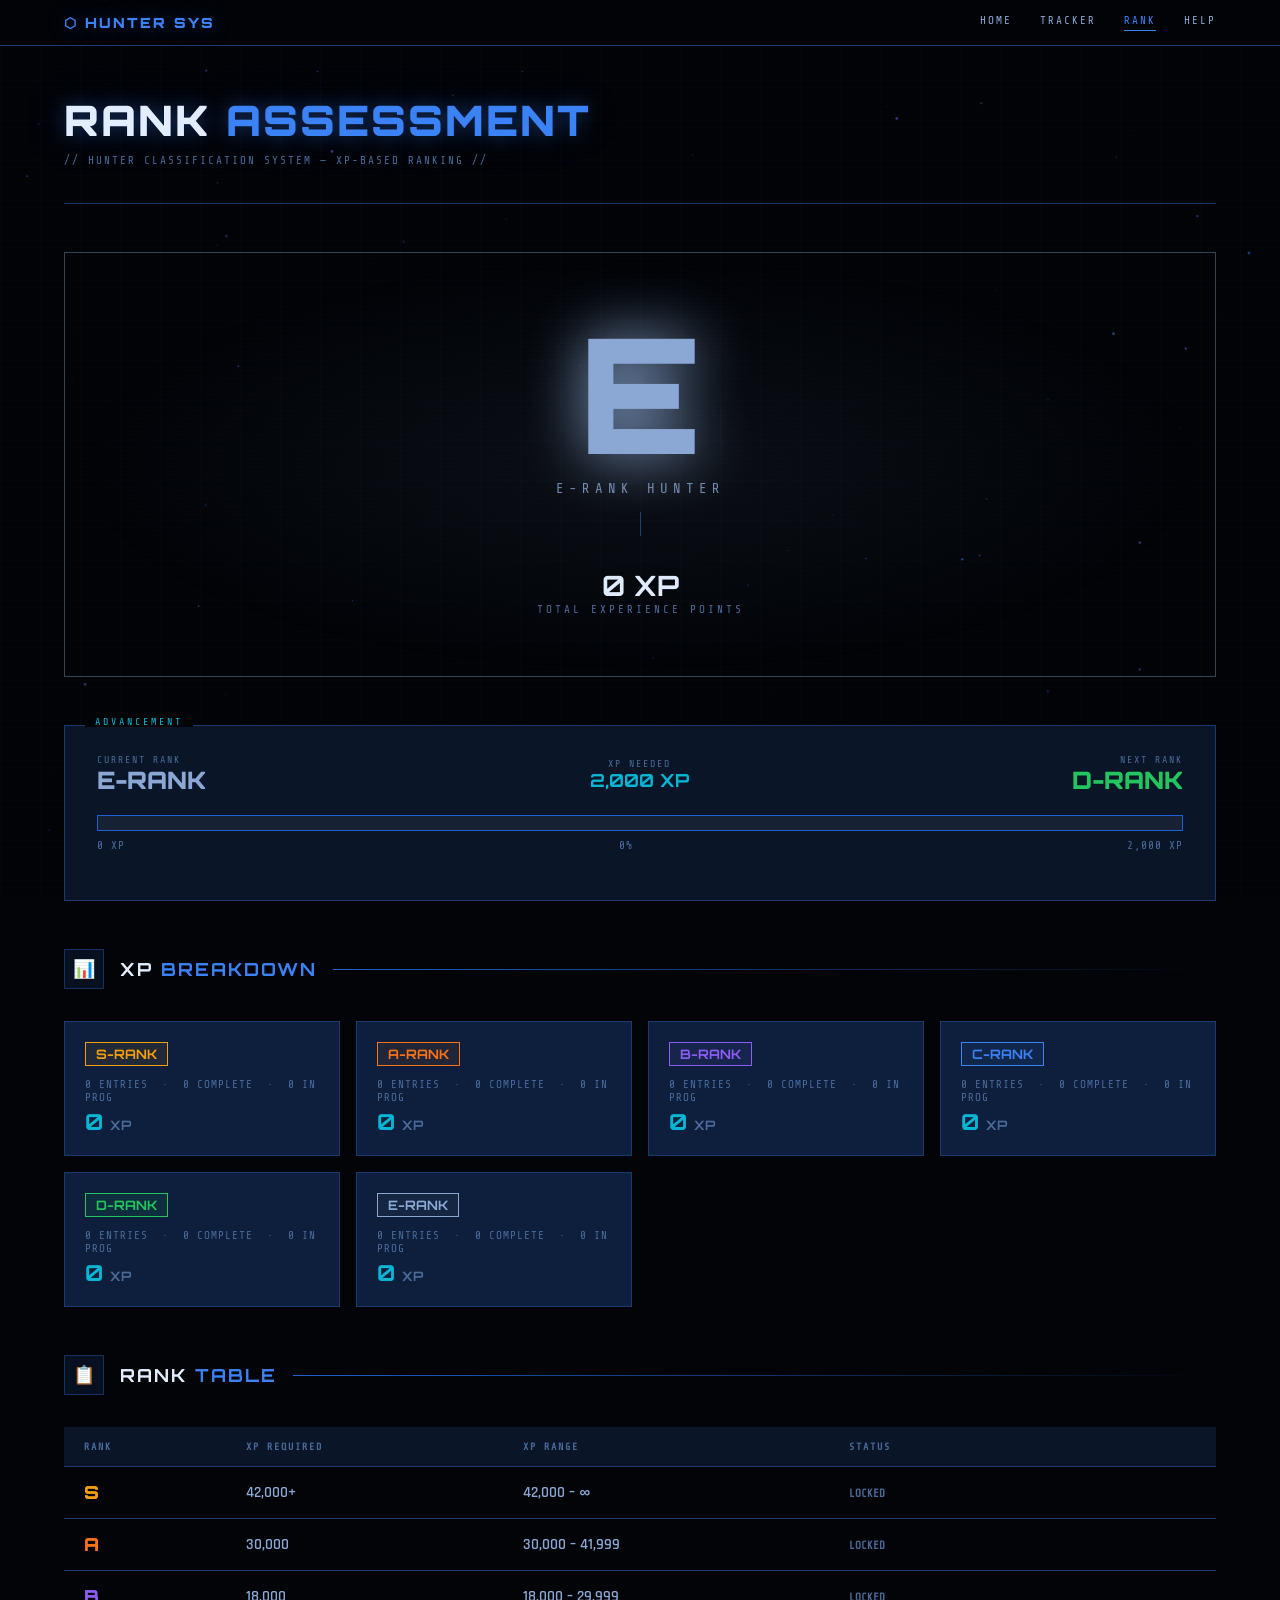
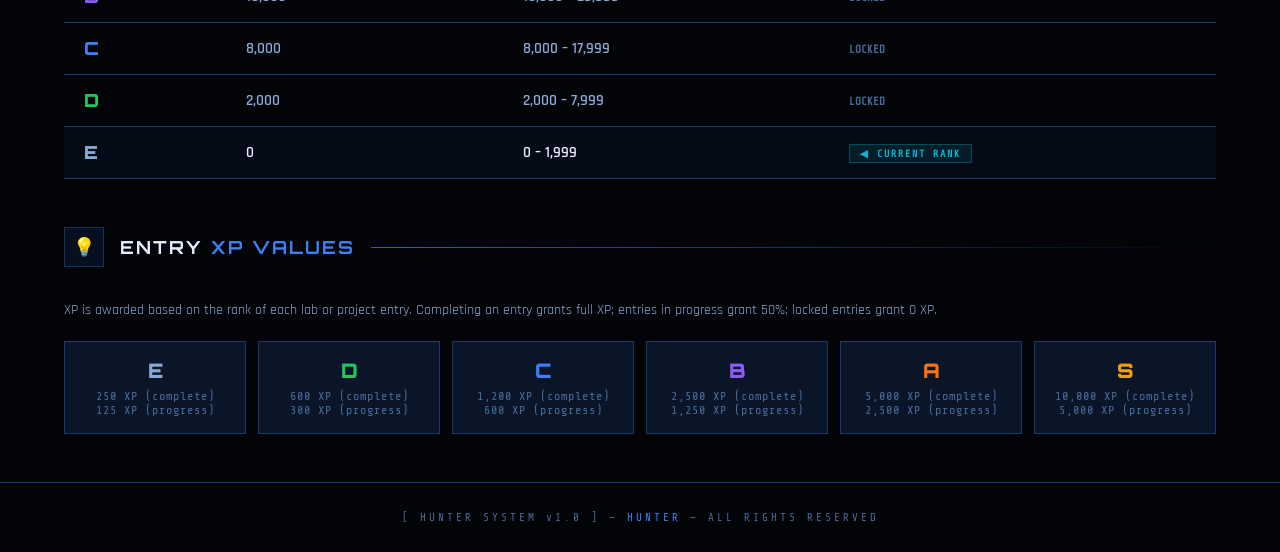
==== rank.html @ 8d8c82bb "Add files via upload" ====
<!DOCTYPE html>
<html lang="en">
<head>
  <meta charset="UTF-8" />
  <meta name="viewport" content="width=device-width, initial-scale=1.0" />
  <title>Hunter's System | Rank</title>
  <link rel="stylesheet" href="styles.css" />
  <style>
    .page-header { padding: 48px 0 36px; border-bottom: 1px solid var(--border-dim); margin-bottom: 48px; }
    .page-title { font-family:'Orbitron',sans-serif; font-size:clamp(24px,4vw,42px); font-weight:900; letter-spacing:2px; color:var(--text-primary); text-shadow:var(--glow-blue); }
    .page-title span { color:var(--accent-blue); }
    .page-sub { font-family:'Share Tech Mono',monospace; font-size:11px; letter-spacing:2px; color:var(--text-dim); margin-top:8px; }

    /* ── BIG RANK DISPLAY ── */
    .rank-display {
      display: flex; flex-direction: column; align-items: center; justify-content: center;
      padding: 60px 40px; border: 1px solid; margin-bottom: 48px; position: relative;
      overflow: hidden; text-align: center;
    }
    .rank-display::before {
      content: ''; position: absolute; inset: 0;
      background: radial-gradient(ellipse at center, var(--rank-color-alpha, rgba(59,130,246,0.06)) 0%, transparent 70%);
      pointer-events: none;
    }
    .rank-huge {
      font-family:'Orbitron',sans-serif; font-size: clamp(80px,18vw,160px); font-weight:900;
      line-height:1; color: var(--rank-color, var(--accent-blue));
      filter: drop-shadow(0 0 30px var(--rank-color, var(--accent-blue)));
      animation: rankGlow 3s ease-in-out infinite;
    }
    @keyframes rankGlow {
      0%,100%{ filter:drop-shadow(0 0 30px var(--rank-color,var(--accent-blue))); }
      50%    { filter:drop-shadow(0 0 60px var(--rank-color,var(--accent-blue))); }
    }
    .rank-name {
      font-family:'Share Tech Mono',monospace; font-size:14px; letter-spacing:5px;
      color: var(--rank-color, var(--accent-blue)); margin-top:8px; opacity:.8;
    }
    .rank-xp-total {
      font-family:'Orbitron',sans-serif; font-size:28px; font-weight:700;
      color:var(--text-primary); margin-top:16px;
    }
    .rank-xp-label {
      font-family:'Share Tech Mono',monospace; font-size:11px; letter-spacing:3px;
      color:var(--text-dim);
    }

    /* ── PROGRESS TO NEXT RANK ── */
    .next-rank-panel {
      background:var(--bg-panel); border:1px solid var(--border-dim);
      padding:28px 32px; margin-bottom:48px; position:relative;
    }
    .next-rank-panel::before {
      content:'ADVANCEMENT'; position:absolute; top:-10px; left:20px;
      font-family:'Share Tech Mono',monospace; font-size:10px; letter-spacing:3px;
      color:var(--accent-cyan); background:var(--bg-void); padding:0 10px;
    }
    .next-rank-bar { margin: 20px 0; }
    .next-rank-bar .xp-track { height:16px; border-color:var(--border-glow); }
    .next-rank-bar .xp-fill  { height:100%; transition:width 1.8s cubic-bezier(.4,0,.2,1); }
    .next-rank-bar .xp-fill::after { display:none; }
    .next-rank-labels {
      display:flex; justify-content:space-between; align-items:center;
      font-family:'Share Tech Mono',monospace; font-size:11px;
      color:var(--text-dim); margin-top:8px; letter-spacing:1px;
    }

    /* ── RANK TABLE ── */
    .rank-table { width:100%; border-collapse:collapse; margin-bottom:48px; }
    .rank-table th, .rank-table td {
      padding:14px 20px; text-align:left;
      border-bottom:1px solid var(--border-dim);
    }
    .rank-table th {
      font-family:'Share Tech Mono',monospace; font-size:10px; letter-spacing:2px;
      color:var(--text-dim); background:var(--bg-panel); text-transform:uppercase;
    }
    .rank-table td { font-size:15px; font-weight:600; color:var(--text-secondary); }
    .rank-table tr.current-rank { background:rgba(59,130,246,0.06); }
    .rank-table tr.current-rank td { color:var(--text-primary); }
    .rank-table tr:hover td { color:var(--text-primary); background:rgba(255,255,255,0.02); }
    .rank-table .rank-cell {
      font-family:'Orbitron',sans-serif; font-size:18px; font-weight:900;
    }
    .current-marker {
      font-family:'Share Tech Mono',monospace; font-size:10px; letter-spacing:2px;
      color:var(--accent-cyan); background:rgba(6,182,212,0.1);
      border:1px solid rgba(6,182,212,0.3); padding:3px 10px;
    }

    /* ── XP BREAKDOWN ── */
    .breakdown-grid { display:grid; grid-template-columns:repeat(auto-fill,minmax(220px,1fr)); gap:16px; margin-bottom:48px; }
    .breakdown-card {
      background:var(--bg-card); border:1px solid var(--border-dim);
      padding:20px; position:relative; transition:border-color .3s;
    }
    .breakdown-card:hover { border-color:var(--border-glow); }
    .breakdown-rank {
      font-family:'Orbitron',sans-serif; font-size:13px; font-weight:700;
      padding:3px 10px; border:1px solid; display:inline-block; margin-bottom:12px;
    }
    .breakdown-count { font-family:'Share Tech Mono',monospace; font-size:11px; color:var(--text-dim); letter-spacing:1px; margin-bottom:4px; }
    .breakdown-xp { font-family:'Orbitron',sans-serif; font-size:22px; font-weight:700; color:var(--accent-cyan); }

    /* ── XP VALUE REFERENCE ── */
    .xp-ref-grid { display:grid; grid-template-columns:repeat(auto-fill,minmax(160px,1fr)); gap:12px; margin-bottom:48px; }
    .xp-ref-card {
      background:var(--bg-panel); border:1px solid var(--border-dim);
      padding:16px; text-align:center;
    }
    .xp-ref-rank { font-family:'Orbitron',sans-serif; font-size:20px; font-weight:900; margin-bottom:6px; }
    .xp-ref-val  { font-family:'Share Tech Mono',monospace; font-size:12px; letter-spacing:1px; color:var(--text-dim); }
  </style>
</head>
<body>
<canvas id="particles"></canvas>

<nav>
  <div class="container nav-inner">
    <a href="index.html" class="nav-logo">⬡ HUNTER SYS</a>
    <div class="nav-links">
      <a href="index.html">HOME</a>
      <a href="tracker.html">TRACKER</a>
      <a href="rank.html" class="active">RANK</a>
      <a href="troubleshooting.html">HELP</a>
    </div>
  </div>
</nav>

<div class="container">
  <div class="page-header">
    <h1 class="page-title">RANK <span>ASSESSMENT</span></h1>
    <p class="page-sub">// HUNTER CLASSIFICATION SYSTEM — XP-BASED RANKING //</p>
  </div>

  <!-- BIG RANK DISPLAY -->
  <div class="rank-display" id="rankDisplay">
    <div class="rank-huge" id="rankHuge">?</div>
    <div class="rank-name" id="rankName">UNRANKED</div>
    <div style="width:1px;height:24px;background:var(--border-dim);margin:16px 0;"></div>
    <div class="rank-xp-total" id="rankXPTotal">0 XP</div>
    <div class="rank-xp-label">TOTAL EXPERIENCE POINTS</div>
  </div>

  <!-- PROGRESS TO NEXT RANK -->
  <div class="next-rank-panel" id="nextRankPanel">
    <div style="display:flex;justify-content:space-between;align-items:center;flex-wrap:wrap;gap:12px;">
      <div>
        <div style="font-family:'Share Tech Mono',monospace;font-size:10px;letter-spacing:2px;color:var(--text-dim);">CURRENT RANK</div>
        <div style="font-family:'Orbitron',sans-serif;font-size:24px;font-weight:900;color:var(--text-primary);" id="progressCurrentRank">—</div>
      </div>
      <div style="text-align:center;">
        <div style="font-family:'Share Tech Mono',monospace;font-size:10px;letter-spacing:2px;color:var(--text-dim);">XP NEEDED</div>
        <div style="font-family:'Orbitron',sans-serif;font-size:18px;font-weight:700;color:var(--accent-cyan);" id="progressXPNeeded">—</div>
      </div>
      <div style="text-align:right;">
        <div style="font-family:'Share Tech Mono',monospace;font-size:10px;letter-spacing:2px;color:var(--text-dim);">NEXT RANK</div>
        <div style="font-family:'Orbitron',sans-serif;font-size:24px;font-weight:900;color:var(--text-primary);" id="progressNextRank">—</div>
      </div>
    </div>
    <div class="next-rank-bar">
      <div class="xp-track"><div class="xp-fill" id="progressFill" style="width:0%"></div></div>
      <div class="next-rank-labels">
        <span id="progressMin">0 XP</span>
        <span id="progressPct">0%</span>
        <span id="progressMax">—</span>
      </div>
    </div>
  </div>

  <!-- XP BREAKDOWN BY RANK -->
  <div class="section-header">
    <div class="section-icon">📊</div>
    <h2 class="section-title">XP <span>BREAKDOWN</span></h2>
    <div class="section-line"></div>
  </div>
  <div class="breakdown-grid" id="breakdownGrid"></div>

  <!-- RANK TABLE -->
  <div class="section-header">
    <div class="section-icon">📋</div>
    <h2 class="section-title">RANK <span>TABLE</span></h2>
    <div class="section-line"></div>
  </div>
  <table class="rank-table" id="rankTable">
    <thead>
      <tr>
        <th>RANK</th>
        <th>XP REQUIRED</th>
        <th>XP RANGE</th>
        <th>STATUS</th>
      </tr>
    </thead>
    <tbody id="rankTableBody"></tbody>
  </table>

  <!-- XP VALUE REFERENCE -->
  <div class="section-header">
    <div class="section-icon">💡</div>
    <h2 class="section-title">ENTRY <span>XP VALUES</span></h2>
    <div class="section-line"></div>
  </div>
  <p style="font-size:14px;color:var(--text-secondary);margin-bottom:20px;line-height:1.6;">
    XP is awarded based on the rank of each lab or project entry. Completing an entry grants full XP; 
    entries in progress grant 50%; locked entries grant 0 XP.
  </p>
  <div class="xp-ref-grid">
    <div class="xp-ref-card">
      <div class="xp-ref-rank color-e">E</div>
      <div class="xp-ref-val">250 XP (complete)<br/>125 XP (progress)</div>
    </div>
    <div class="xp-ref-card">
      <div class="xp-ref-rank color-d">D</div>
      <div class="xp-ref-val">600 XP (complete)<br/>300 XP (progress)</div>
    </div>
    <div class="xp-ref-card">
      <div class="xp-ref-rank color-c">C</div>
      <div class="xp-ref-val">1,200 XP (complete)<br/>600 XP (progress)</div>
    </div>
    <div class="xp-ref-card">
      <div class="xp-ref-rank color-b">B</div>
      <div class="xp-ref-val">2,500 XP (complete)<br/>1,250 XP (progress)</div>
    </div>
    <div class="xp-ref-card">
      <div class="xp-ref-rank color-a">A</div>
      <div class="xp-ref-val">5,000 XP (complete)<br/>2,500 XP (progress)</div>
    </div>
    <div class="xp-ref-card">
      <div class="xp-ref-rank color-s">S</div>
      <div class="xp-ref-val">10,000 XP (complete)<br/>5,000 XP (progress)</div>
    </div>
  </div>

</div>

<footer>
  <div class="container">
    <p class="footer-text">[ HUNTER SYSTEM v1.0 ] — <span id="footerName">HUNTER</span> — ALL RIGHTS RESERVED</p>
  </div>
</footer>

<script>
// ── PARTICLES ──
const canvas = document.getElementById('particles');
const ctx = canvas.getContext('2d');
let W,H,parts=[];
function resize(){W=canvas.width=window.innerWidth;H=canvas.height=window.innerHeight;}
resize();window.addEventListener('resize',resize);
function mkP(){return{x:Math.random()*W,y:Math.random()*H,r:Math.random()*1.2+.3,dx:(Math.random()-.5)*.25,dy:-Math.random()*.4-.08,alpha:Math.random()*.4+.1,color:Math.random()>.5?'59,130,246':'139,92,246'};}
for(let i=0;i<80;i++)parts.push(mkP());
(function draw(){ctx.clearRect(0,0,W,H);parts.forEach((p,i)=>{ctx.beginPath();ctx.arc(p.x,p.y,p.r,0,Math.PI*2);ctx.fillStyle=`rgba(${p.color},${p.alpha})`;ctx.fill();p.x+=p.dx;p.y+=p.dy;if(p.y<-10)parts[i]={...mkP(),y:H+10};});requestAnimationFrame(draw);})();

// ── RANK DATA ──
const RANKS = [
  { rank:'S', min:42000, max:Infinity,  color:'var(--accent-gold)',   label:'42,000+',     range:'42,000 – ∞' },
  { rank:'A', min:30000, max:41999,     color:'var(--accent-orange)', label:'30,000',       range:'30,000 – 41,999' },
  { rank:'B', min:18000, max:29999,     color:'var(--accent-purple)', label:'18,000',       range:'18,000 – 29,999' },
  { rank:'C', min:8000,  max:17999,     color:'var(--accent-blue)',   label:'8,000',        range:'8,000 – 17,999' },
  { rank:'D', min:2000,  max:7999,      color:'var(--accent-green)',  label:'2,000',        range:'2,000 – 7,999' },
  { rank:'E', min:0,     max:1999,      color:'var(--text-secondary)','label':'0',          range:'0 – 1,999' },
];

const XP_BY_RANK = {E:250,D:600,C:1200,B:2500,A:5000,S:10000};
const RANK_COLORS_RAW = {S:'245,158,11',A:'249,115,22',B:'139,92,246',C:'59,130,246',D:'34,197,94',E:'139,163,196'};

function getEntries(){ try{return JSON.parse(localStorage.getItem('hunterEntries')||'[]');}catch(e){return[];} }
function calcXP(e){ const b=XP_BY_RANK[e.rank]||0; if(e.status==='complete')return b; if(e.status==='progress')return Math.floor(b*.5); return 0; }
function getRankInfo(xp){ return RANKS.find(r=>xp>=r.min)||RANKS[RANKS.length-1]; }

function init(){
  const entries = getEntries();
  const totalXP = entries.reduce((s,e)=>s+calcXP(e),0);
  const rankInfo = getRankInfo(totalXP);
  const name = localStorage.getItem('hunterName')||'HUNTER';
  document.getElementById('footerName').textContent = name;

  // Big rank display
  const rd = document.getElementById('rankDisplay');
  rd.style.borderColor = `rgba(${RANK_COLORS_RAW[rankInfo.rank]},.4)`;
  rd.style.setProperty('--rank-color', rankInfo.color);
  rd.style.setProperty('--rank-color-alpha', `rgba(${RANK_COLORS_RAW[rankInfo.rank]},.08)`);
  document.getElementById('rankHuge').textContent = rankInfo.rank;
  document.getElementById('rankName').textContent = `${rankInfo.rank}-RANK HUNTER`;
  document.getElementById('rankXPTotal').textContent = `${totalXP.toLocaleString()} XP`;

  // Progress to next rank
  const rankIdx = RANKS.findIndex(r=>r.rank===rankInfo.rank);
  const nextRank = rankIdx>0 ? RANKS[rankIdx-1] : null;
  document.getElementById('progressCurrentRank').textContent = rankInfo.rank+'-RANK';
  document.getElementById('progressCurrentRank').style.color = rankInfo.color;

  if(nextRank){
    const xpInTier = totalXP - rankInfo.min;
    const tierSize = nextRank.min - rankInfo.min;
    const pct = Math.round((xpInTier/tierSize)*100);
    const needed = nextRank.min - totalXP;
    document.getElementById('progressNextRank').textContent = nextRank.rank+'-RANK';
    document.getElementById('progressNextRank').style.color = nextRank.color;
    document.getElementById('progressXPNeeded').textContent = `${needed.toLocaleString()} XP`;
    document.getElementById('progressMin').textContent = rankInfo.min.toLocaleString()+' XP';
    document.getElementById('progressMax').textContent = nextRank.min.toLocaleString()+' XP';
    document.getElementById('progressPct').textContent = pct+'%';
    const fill = document.getElementById('progressFill');
    fill.style.background = `linear-gradient(90deg, ${rankInfo.color}, ${nextRank.color})`;
    setTimeout(()=>{ fill.style.width = pct+'%'; }, 300);
  } else {
    // S-rank — maxed
    document.getElementById('progressNextRank').textContent = 'MAXED';
    document.getElementById('progressXPNeeded').textContent = '0 XP';
    document.getElementById('progressMin').textContent = '42,000 XP';
    document.getElementById('progressMax').textContent = '∞';
    document.getElementById('progressPct').textContent = '100%';
    const fill = document.getElementById('progressFill');
    fill.style.background = `linear-gradient(90deg, var(--accent-gold), #fcd34d)`;
    fill.style.boxShadow = '0 0 20px rgba(245,158,11,.8)';
    setTimeout(()=>{ fill.style.width='100%'; }, 300);
  }

  // XP Breakdown by rank
  const breakdownGrid = document.getElementById('breakdownGrid');
  const ranks = ['S','A','B','C','D','E'];
  breakdownGrid.innerHTML = ranks.map(r=>{
    const rel = entries.filter(e=>e.rank===r);
    const done = rel.filter(e=>e.status==='complete').length;
    const prog = rel.filter(e=>e.status==='progress').length;
    const xpTotal = rel.reduce((s,e)=>s+calcXP(e),0);
    const colorClass = `rank-${r.toLowerCase()}`;
    return `
    <div class="breakdown-card">
      <span class="breakdown-rank ${colorClass}">${r}-RANK</span>
      <div class="breakdown-count">${rel.length} ENTRIES &nbsp;·&nbsp; ${done} COMPLETE &nbsp;·&nbsp; ${prog} IN PROG</div>
      <div class="breakdown-xp">${xpTotal.toLocaleString()} <span style="font-size:13px;color:var(--text-dim);">XP</span></div>
    </div>`;
  }).join('');

  // Rank table
  const tbody = document.getElementById('rankTableBody');
  tbody.innerHTML = RANKS.map(r=>{
    const isCurrent = r.rank===rankInfo.rank;
    const achieved = totalXP >= r.min;
    const colorClass = `color-${r.rank.toLowerCase()}`;
    return `
    <tr class="${isCurrent?'current-rank':''}">
      <td><span class="rank-cell ${colorClass}">${r.rank}</span></td>
      <td>${r.label}</td>
      <td>${r.range}</td>
      <td>${isCurrent?'<span class="current-marker">◀ CURRENT RANK</span>':achieved?'<span style="color:var(--accent-green);font-family:Share Tech Mono,monospace;font-size:11px;">✓ ACHIEVED</span>':'<span style="color:var(--text-dim);font-family:Share Tech Mono,monospace;font-size:11px;">LOCKED</span>'}</td>
    </tr>`;
  }).join('');
}

init();
</script>
</body>
</html>
---- styles.css ----
/* ── HUNTER SYSTEM — SHARED STYLES ── */
@import url('https://fonts.googleapis.com/css2?family=Rajdhani:wght@400;500;600;700&family=Share+Tech+Mono&family=Orbitron:wght@400;700;900&display=swap');

:root {
  --bg-void:       #020408;
  --bg-deep:       #060d18;
  --bg-panel:      #0a1628;
  --bg-card:       #0d1f3c;
  --border-dim:    #1a3a6e;
  --border-glow:   #2060d0;
  --accent-blue:   #3b82f6;
  --accent-cyan:   #06b6d4;
  --accent-purple: #8b5cf6;
  --accent-gold:   #f59e0b;
  --accent-red:    #ef4444;
  --accent-green:  #22c55e;
  --accent-orange: #f97316;
  --text-primary:  #e2eeff;
  --text-secondary:#8ba8d4;
  --text-dim:      #4a6a9a;
  --glow-blue:     0 0 20px rgba(59,130,246,0.4), 0 0 60px rgba(59,130,246,0.15);
  --glow-purple:   0 0 20px rgba(139,92,246,0.4), 0 0 60px rgba(139,92,246,0.15);
  --glow-gold:     0 0 20px rgba(245,158,11,0.5), 0 0 60px rgba(245,158,11,0.2);
  --glow-green:    0 0 20px rgba(34,197,94,0.4), 0 0 60px rgba(34,197,94,0.15);
}

*, *::before, *::after { box-sizing: border-box; margin: 0; padding: 0; }
html { scroll-behavior: smooth; }

body {
  background: var(--bg-void);
  color: var(--text-primary);
  font-family: 'Rajdhani', sans-serif;
  font-size: 16px;
  min-height: 100vh;
  overflow-x: hidden;
}

/* Grid overlay */
body::before {
  content: '';
  position: fixed; inset: 0; z-index: 0; pointer-events: none;
  background-image:
    linear-gradient(rgba(59,130,246,0.03) 1px, transparent 1px),
    linear-gradient(90deg, rgba(59,130,246,0.03) 1px, transparent 1px);
  background-size: 40px 40px;
}

/* Scanline */
body::after {
  content: '';
  position: fixed; inset: 0; z-index: 1; pointer-events: none;
  background: repeating-linear-gradient(0deg,transparent,transparent 2px,rgba(0,0,0,0.07) 2px,rgba(0,0,0,0.07) 4px);
}

#particles { position: fixed; inset: 0; z-index: 0; pointer-events: none; }

.container { max-width: 1200px; margin: 0 auto; padding: 0 24px; position: relative; z-index: 2; }

/* ── NAV ── */
nav {
  position: sticky; top: 0; z-index: 100;
  background: rgba(2,4,8,0.92);
  backdrop-filter: blur(14px);
  border-bottom: 1px solid var(--border-dim);
  padding: 14px 0;
}
.nav-inner { display: flex; justify-content: space-between; align-items: center; }
.nav-logo {
  font-family: 'Orbitron', sans-serif;
  font-size: 14px; font-weight: 900; letter-spacing: 2px;
  color: var(--accent-blue); text-shadow: var(--glow-blue); text-decoration: none;
}
.nav-links { display: flex; gap: 28px; }
.nav-links a {
  font-family: 'Share Tech Mono', monospace;
  font-size: 11px; letter-spacing: 2px;
  color: var(--text-secondary); text-decoration: none;
  text-transform: uppercase; transition: color 0.2s;
  padding-bottom: 3px; border-bottom: 1px solid transparent;
}
.nav-links a:hover { color: var(--accent-cyan); }
.nav-links a.active { color: var(--accent-blue); border-bottom-color: var(--accent-blue); }

/* ── SECTION HEADER ── */
.section-header {
  display: flex; align-items: center; gap: 16px; margin-bottom: 32px;
}
.section-icon {
  width: 40px; height: 40px; display: grid; place-items: center;
  background: rgba(59,130,246,0.1); border: 1px solid rgba(59,130,246,0.3);
  font-size: 18px; flex-shrink: 0;
}
.section-title {
  font-family: 'Orbitron', sans-serif; font-size: 18px;
  font-weight: 700; letter-spacing: 2px; color: var(--text-primary);
}
.section-title span { color: var(--accent-blue); }
.section-line { flex: 1; height: 1px; background: linear-gradient(90deg, var(--border-glow), transparent); }

section { padding: 60px 0; }

/* ── CARDS ── */
.cards-grid {
  display: grid;
  grid-template-columns: repeat(auto-fill, minmax(320px, 1fr));
  gap: 20px;
}
.card {
  background: var(--bg-card); border: 1px solid var(--border-dim);
  padding: 24px; position: relative;
  transition: border-color 0.3s, transform 0.3s, box-shadow 0.3s;
  overflow: hidden;
}
.card::before {
  content: ''; position: absolute; top: 0; left: 0; right: 0; height: 2px;
  background: linear-gradient(90deg, var(--accent-blue), var(--accent-purple));
  opacity: 0; transition: opacity 0.3s;
}
.card:hover { border-color: var(--border-glow); transform: translateY(-3px); box-shadow: var(--glow-blue); }
.card:hover::before { opacity: 1; }
.card-corner {
  position: absolute; bottom: 12px; right: 12px;
  width: 20px; height: 20px;
  border-bottom: 2px solid var(--border-dim); border-right: 2px solid var(--border-dim);
  transition: border-color 0.3s;
}
.card:hover .card-corner { border-color: var(--accent-blue); }

/* ── RANK BADGES ── */
.card-rank {
  font-family: 'Orbitron', sans-serif; font-size: 13px; font-weight: 700;
  padding: 3px 10px; border: 1px solid; flex-shrink: 0;
}
.rank-s { color: var(--accent-gold);   border-color: var(--accent-gold);   background: rgba(245,158,11,0.08); }
.rank-a { color: var(--accent-orange); border-color: var(--accent-orange); background: rgba(249,115,22,0.08); }
.rank-b { color: var(--accent-purple); border-color: var(--accent-purple); background: rgba(139,92,246,0.08); }
.rank-c { color: var(--accent-blue);   border-color: var(--accent-blue);   background: rgba(59,130,246,0.08); }
.rank-d { color: var(--accent-green);  border-color: var(--accent-green);  background: rgba(34,197,94,0.08); }
.rank-e { color: var(--text-secondary);border-color: var(--border-dim);    background: rgba(255,255,255,0.03); }

/* ── STATUS ── */
.card-status {
  font-family: 'Share Tech Mono', monospace; font-size: 10px;
  letter-spacing: 2px; display: flex; align-items: center; gap: 6px;
}
.status-dot {
  width: 6px; height: 6px; border-radius: 50%;
  animation: dotPulse 2s ease-in-out infinite;
}
.status-dot.complete { background: var(--accent-green); box-shadow: 0 0 6px var(--accent-green); }
.status-dot.progress { background: var(--accent-blue);  box-shadow: 0 0 6px var(--accent-blue); animation: dotPulse 1s ease-in-out infinite; }
.status-dot.locked   { background: var(--text-dim); animation: none; }
@keyframes dotPulse {
  0%,100% { opacity:1; transform:scale(1); } 50% { opacity:0.4; transform:scale(0.7); }
}
.status-complete { color: var(--accent-green); }
.status-progress { color: var(--accent-blue); }
.status-locked   { color: var(--text-dim); }

/* ── CARD CONTENT ── */
.card-header { display: flex; align-items: flex-start; justify-content: space-between; gap: 12px; margin-bottom: 14px; }
.card-title {
  font-family: 'Orbitron', sans-serif; font-size: 14px; font-weight: 700;
  letter-spacing: 1px; color: var(--text-primary); margin-bottom: 8px;
}
.card-desc { font-size: 14px; line-height: 1.6; color: var(--text-secondary); margin-bottom: 14px; }
.card-tags { display: flex; flex-wrap: wrap; gap: 6px; margin-bottom: 14px; }
.tag {
  font-family: 'Share Tech Mono', monospace; font-size: 10px; letter-spacing: 1px;
  color: var(--text-dim); border: 1px solid var(--border-dim); padding: 3px 10px;
  transition: color 0.2s, border-color 0.2s;
}
.card:hover .tag { color: var(--accent-cyan); border-color: rgba(6,182,212,0.3); }

/* ── MINI PROGRESS ── */
.mini-progress { display: flex; align-items: center; gap: 10px; margin-bottom: 14px; }
.mini-track { flex: 1; height: 3px; background: rgba(255,255,255,0.05); }
.mini-fill { height: 100%; background: linear-gradient(90deg, var(--accent-blue), var(--accent-cyan)); }
.mini-pct { font-family: 'Share Tech Mono', monospace; font-size: 10px; color: var(--text-dim); width: 32px; text-align: right; }

/* ── XP BARS ── */
.xp-section {
  background: var(--bg-panel); border: 1px solid var(--border-dim);
  padding: 28px 32px; position: relative;
}
.xp-section::before {
  content: attr(data-label);
  position: absolute; top: -10px; left: 20px;
  font-family: 'Share Tech Mono', monospace; font-size: 10px; letter-spacing: 3px;
  color: var(--accent-blue); background: var(--bg-void); padding: 0 10px;
}
.xp-row { display: flex; align-items: center; gap: 16px; margin-bottom: 16px; }
.xp-row:last-child { margin-bottom: 0; }
.xp-label { font-family: 'Share Tech Mono', monospace; font-size: 11px; letter-spacing: 1px; color: var(--text-dim); width: 90px; flex-shrink: 0; }
.xp-track { flex: 1; height: 8px; background: rgba(255,255,255,0.05); border: 1px solid var(--border-dim); position: relative; overflow: hidden; }
.xp-fill {
  height: 100%; background: linear-gradient(90deg, var(--accent-blue), var(--accent-cyan));
  box-shadow: 0 0 12px rgba(59,130,246,0.6); position: relative;
  transition: width 1.5s cubic-bezier(0.4,0,0.2,1);
}
.xp-fill::after { content: ''; position: absolute; right: 0; top: 0; bottom: 0; width: 3px; background: white; box-shadow: 0 0 8px white; }
.xp-fill.purple { background: linear-gradient(90deg, var(--accent-purple), #a78bfa); box-shadow: 0 0 12px rgba(139,92,246,0.6); }
.xp-fill.green  { background: linear-gradient(90deg, var(--accent-green), #4ade80);  box-shadow: 0 0 12px rgba(34,197,94,0.6); }
.xp-fill.gold   { background: linear-gradient(90deg, var(--accent-gold), #fcd34d);   box-shadow: 0 0 12px rgba(245,158,11,0.6); }
.xp-fill.red    { background: linear-gradient(90deg, var(--accent-red), #f97316);    box-shadow: 0 0 12px rgba(239,68,68,0.6); }
.xp-pct { font-family: 'Orbitron', monospace; font-size: 11px; color: var(--accent-cyan); width: 44px; text-align: right; }

/* ── BUTTONS ── */
.btn {
  font-family: 'Share Tech Mono', monospace; font-size: 11px; letter-spacing: 2px;
  text-transform: uppercase; padding: 10px 20px; border: 1px solid;
  cursor: pointer; transition: all 0.25s; text-decoration: none;
  display: inline-flex; align-items: center; gap: 8px;
  background: transparent;
}
.btn-primary { color: var(--accent-blue); border-color: rgba(59,130,246,0.4); }
.btn-primary:hover { background: rgba(59,130,246,0.12); border-color: var(--accent-blue); box-shadow: var(--glow-blue); color: #93c5fd; }
.btn-success { color: var(--accent-green); border-color: rgba(34,197,94,0.4); }
.btn-success:hover { background: rgba(34,197,94,0.1); border-color: var(--accent-green); }
.btn-danger  { color: var(--accent-red);   border-color: rgba(239,68,68,0.4); }
.btn-danger:hover  { background: rgba(239,68,68,0.1);  border-color: var(--accent-red); }
.btn-gold    { color: var(--accent-gold);  border-color: rgba(245,158,11,0.4); }
.btn-gold:hover    { background: rgba(245,158,11,0.1); border-color: var(--accent-gold); box-shadow: var(--glow-gold); }

/* ── FORMS ── */
.form-panel {
  background: var(--bg-panel); border: 1px solid var(--border-dim);
  padding: 32px; position: relative;
}
.form-panel::before {
  content: attr(data-label);
  position: absolute; top: -10px; left: 20px;
  font-family: 'Share Tech Mono', monospace; font-size: 10px; letter-spacing: 3px;
  color: var(--accent-purple); background: var(--bg-void); padding: 0 10px;
}
.form-grid { display: grid; grid-template-columns: 1fr 1fr; gap: 20px; }
.form-group { display: flex; flex-direction: column; gap: 8px; }
.form-group.full { grid-column: 1 / -1; }
label {
  font-family: 'Share Tech Mono', monospace; font-size: 10px;
  letter-spacing: 2px; color: var(--text-dim); text-transform: uppercase;
}
input, select, textarea {
  background: rgba(255,255,255,0.03); border: 1px solid var(--border-dim);
  color: var(--text-primary); font-family: 'Rajdhani', sans-serif; font-size: 15px;
  padding: 10px 14px; transition: border-color 0.25s, box-shadow 0.25s;
  outline: none; width: 100%; border-radius: 0;
  -webkit-appearance: none;
}
input:focus, select:focus, textarea:focus {
  border-color: var(--accent-blue); box-shadow: 0 0 0 1px rgba(59,130,246,0.3);
}
select option { background: var(--bg-card); color: var(--text-primary); }
textarea { resize: vertical; min-height: 80px; }
.form-actions { display: flex; gap: 12px; margin-top: 24px; flex-wrap: wrap; }

/* ── QUEST LIST ── */
.quest-list { display: flex; flex-direction: column; gap: 10px; }
.quest-item {
  display: flex; align-items: center; gap: 16px;
  background: var(--bg-panel); border: 1px solid var(--border-dim);
  padding: 14px 20px; transition: border-color 0.25s, background 0.25s;
}
.quest-item:hover { border-color: var(--border-glow); background: rgba(59,130,246,0.04); }
.quest-check {
  width: 20px; height: 20px; border: 2px solid var(--border-dim);
  display: grid; place-items: center; flex-shrink: 0;
  font-size: 11px; color: var(--accent-green); transition: border-color 0.25s;
}
.quest-check.done { border-color: var(--accent-green); background: rgba(34,197,94,0.08); }
.quest-name { flex: 1; font-size: 15px; font-weight: 600; color: var(--text-primary); }
.quest-name.done { text-decoration: line-through; color: var(--text-dim); }
.quest-xp { font-family: 'Share Tech Mono', monospace; font-size: 11px; color: var(--accent-gold); letter-spacing: 1px; }

/* ── STAT BLOCKS ── */
.stat-grid { display: grid; grid-template-columns: repeat(auto-fit, minmax(160px, 1fr)); gap: 16px; margin-bottom: 40px; }
.stat-card {
  background: var(--bg-panel); border: 1px solid var(--border-dim);
  padding: 20px; text-align: center; position: relative;
  transition: border-color 0.3s;
}
.stat-card:hover { border-color: var(--border-glow); }
.stat-card-value {
  font-family: 'Orbitron', sans-serif; font-size: 32px; font-weight: 900;
  color: var(--accent-cyan); text-shadow: 0 0 16px rgba(6,182,212,0.6);
  display: block; line-height: 1;
}
.stat-card-label {
  font-family: 'Share Tech Mono', monospace; font-size: 10px;
  letter-spacing: 2px; color: var(--text-dim); text-transform: uppercase;
  margin-top: 8px; display: block;
}

/* ── EMPTY STATE ── */
.empty-state {
  text-align: center; padding: 60px 20px;
  border: 1px dashed var(--border-dim); background: rgba(255,255,255,0.01);
}
.empty-state-icon { font-size: 40px; margin-bottom: 16px; opacity: 0.4; }
.empty-state-text {
  font-family: 'Share Tech Mono', monospace; font-size: 12px;
  letter-spacing: 2px; color: var(--text-dim);
}

/* ── FILTER BAR ── */
.filter-bar { display: flex; gap: 10px; flex-wrap: wrap; margin-bottom: 24px; }
.filter-btn {
  font-family: 'Share Tech Mono', monospace; font-size: 10px; letter-spacing: 2px;
  padding: 6px 16px; border: 1px solid var(--border-dim);
  color: var(--text-dim); background: transparent; cursor: pointer;
  transition: all 0.2s; text-transform: uppercase;
}
.filter-btn:hover, .filter-btn.active { color: var(--accent-cyan); border-color: rgba(6,182,212,0.4); background: rgba(6,182,212,0.06); }

/* ── CARD ACTIONS (for tracker) ── */
.card-actions { display: flex; gap: 8px; margin-top: 14px; }

/* ── FOOTER ── */
footer { border-top: 1px solid var(--border-dim); padding: 28px 0; text-align: center; }
.footer-text {
  font-family: 'Share Tech Mono', monospace; font-size: 11px;
  letter-spacing: 3px; color: var(--text-dim);
}
.footer-text span { color: var(--accent-blue); }

/* ── ANIMATIONS ── */
.fade-in { opacity: 0; transform: translateY(20px); animation: fadeIn 0.6s ease forwards; }
@keyframes fadeIn { to { opacity: 1; transform: translateY(0); } }
.fade-in:nth-child(1){animation-delay:.05s} .fade-in:nth-child(2){animation-delay:.1s}
.fade-in:nth-child(3){animation-delay:.15s} .fade-in:nth-child(4){animation-delay:.2s}
.fade-in:nth-child(5){animation-delay:.25s} .fade-in:nth-child(6){animation-delay:.3s}
.fade-in:nth-child(7){animation-delay:.35s} .fade-in:nth-child(8){animation-delay:.4s}

@keyframes blink { 0%,100%{opacity:1} 50%{opacity:0.35} }

/* ── RANK COLOR HELPERS ── */
.color-s { color: var(--accent-gold); }
.color-a { color: var(--accent-orange); }
.color-b { color: var(--accent-purple); }
.color-c { color: var(--accent-blue); }
.color-d { color: var(--accent-green); }
.color-e { color: var(--text-secondary); }

/* ── RESPONSIVE ── */
@media (max-width: 768px) {
  .form-grid { grid-template-columns: 1fr; }
  .form-group.full { grid-column: 1; }
}
@media (max-width: 640px) {
  .nav-links { gap: 16px; }
  .stat-grid { grid-template-columns: repeat(2, 1fr); }
}

/* ── PARTICLES ── */
.particles-script { display: none; }
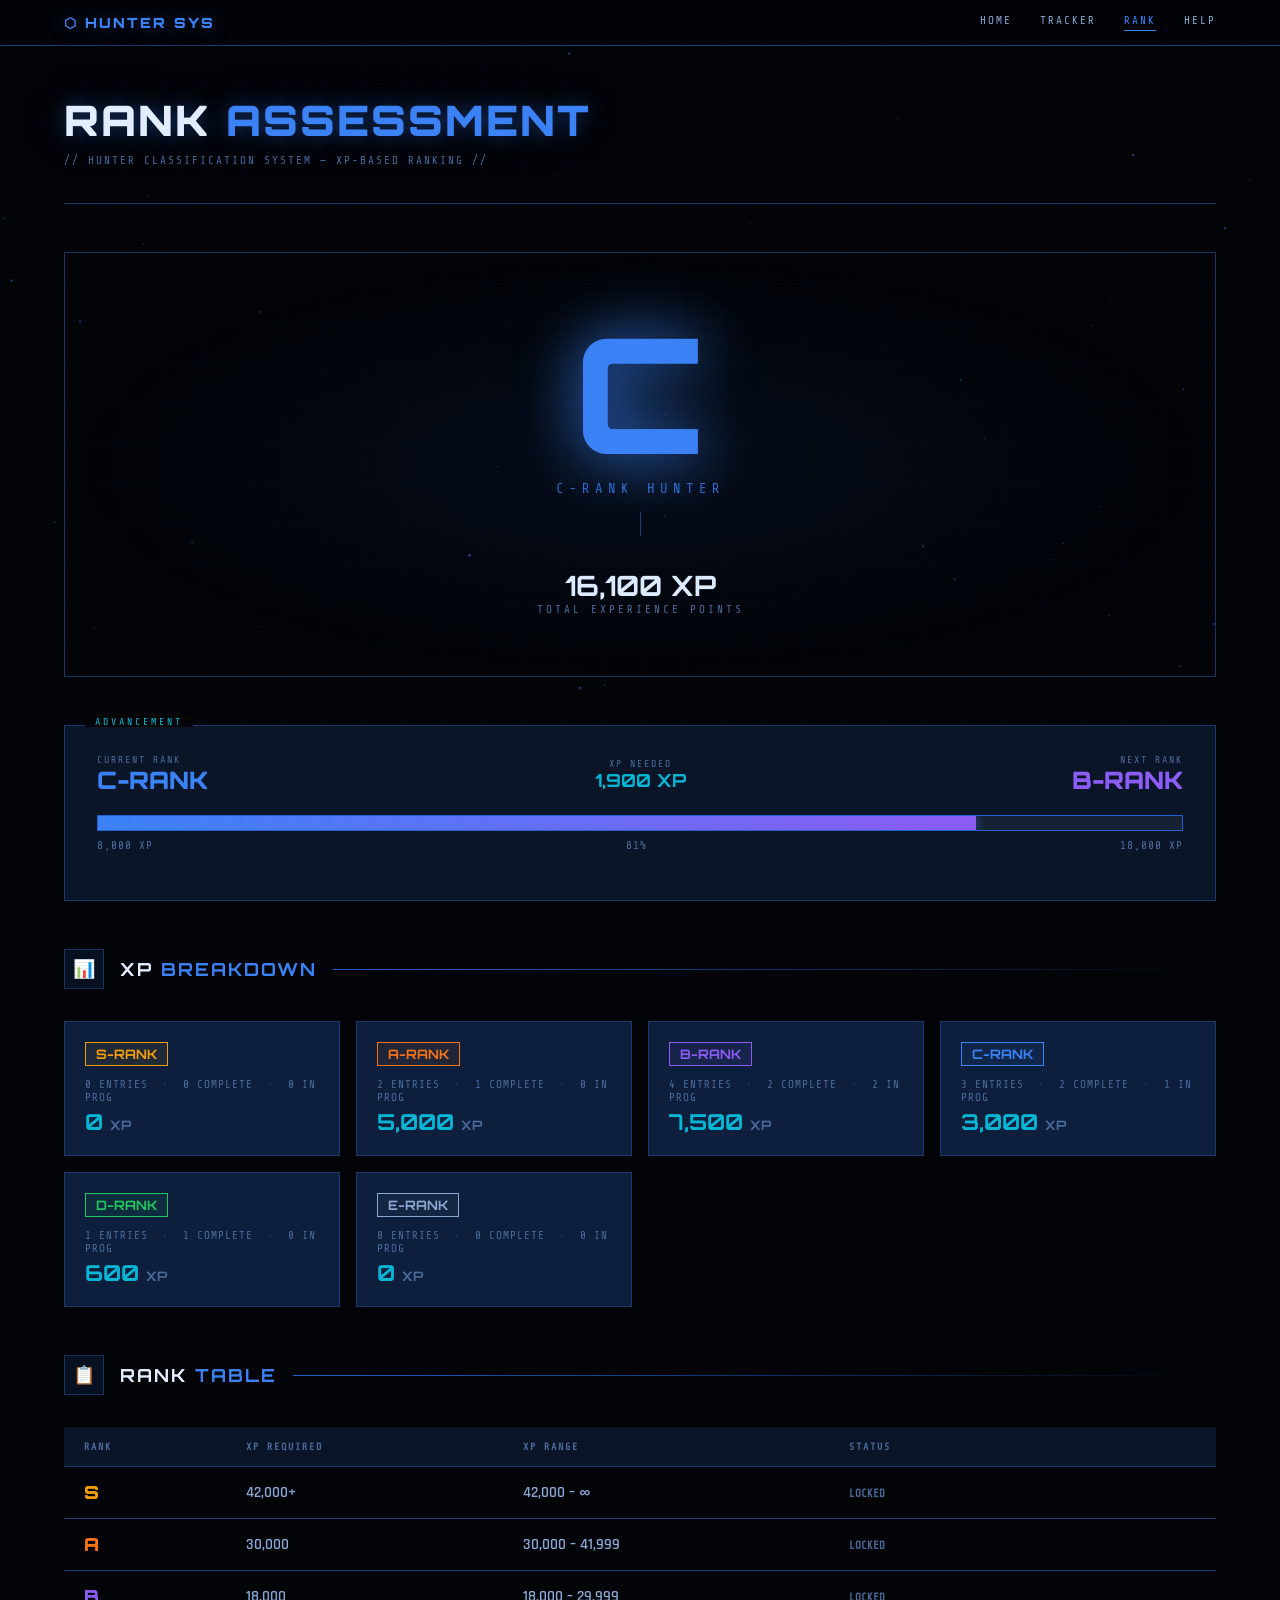
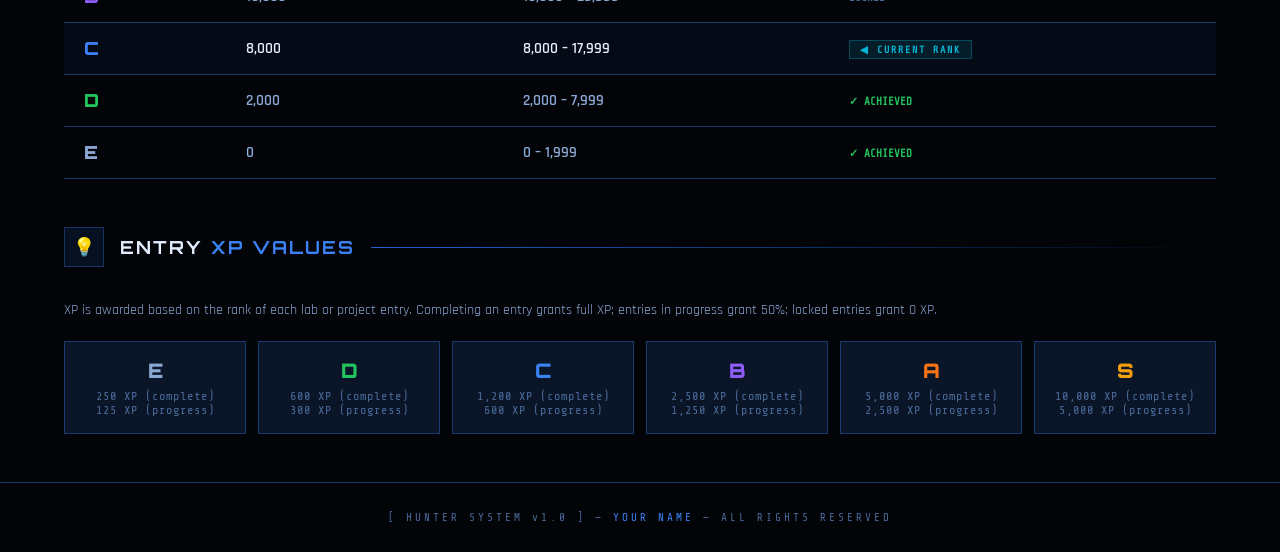
==== commit be65545c: "Add files via upload" ====
--- a/rank.html
+++ b/rank.html
@@ -239,6 +239,7 @@
   </div>
 </footer>
 
+<script src="data.js"></script>
 <script>
 // ── PARTICLES ──
 const canvas = document.getElementById('particles');
@@ -263,15 +264,15 @@
 const XP_BY_RANK = {E:250,D:600,C:1200,B:2500,A:5000,S:10000};
 const RANK_COLORS_RAW = {S:'245,158,11',A:'249,115,22',B:'139,92,246',C:'59,130,246',D:'34,197,94',E:'139,163,196'};
 
-function getEntries(){ try{return JSON.parse(localStorage.getItem('hunterEntries')||'[]');}catch(e){return[];} }
+// Data loaded from data.js
 function calcXP(e){ const b=XP_BY_RANK[e.rank]||0; if(e.status==='complete')return b; if(e.status==='progress')return Math.floor(b*.5); return 0; }
 function getRankInfo(xp){ return RANKS.find(r=>xp>=r.min)||RANKS[RANKS.length-1]; }
 
 function init(){
-  const entries = getEntries();
+  const entries = ENTRIES;
   const totalXP = entries.reduce((s,e)=>s+calcXP(e),0);
   const rankInfo = getRankInfo(totalXP);
-  const name = localStorage.getItem('hunterName')||'HUNTER';
+  const name = HUNTER_NAME;
   document.getElementById('footerName').textContent = name;
 
   // Big rank display
